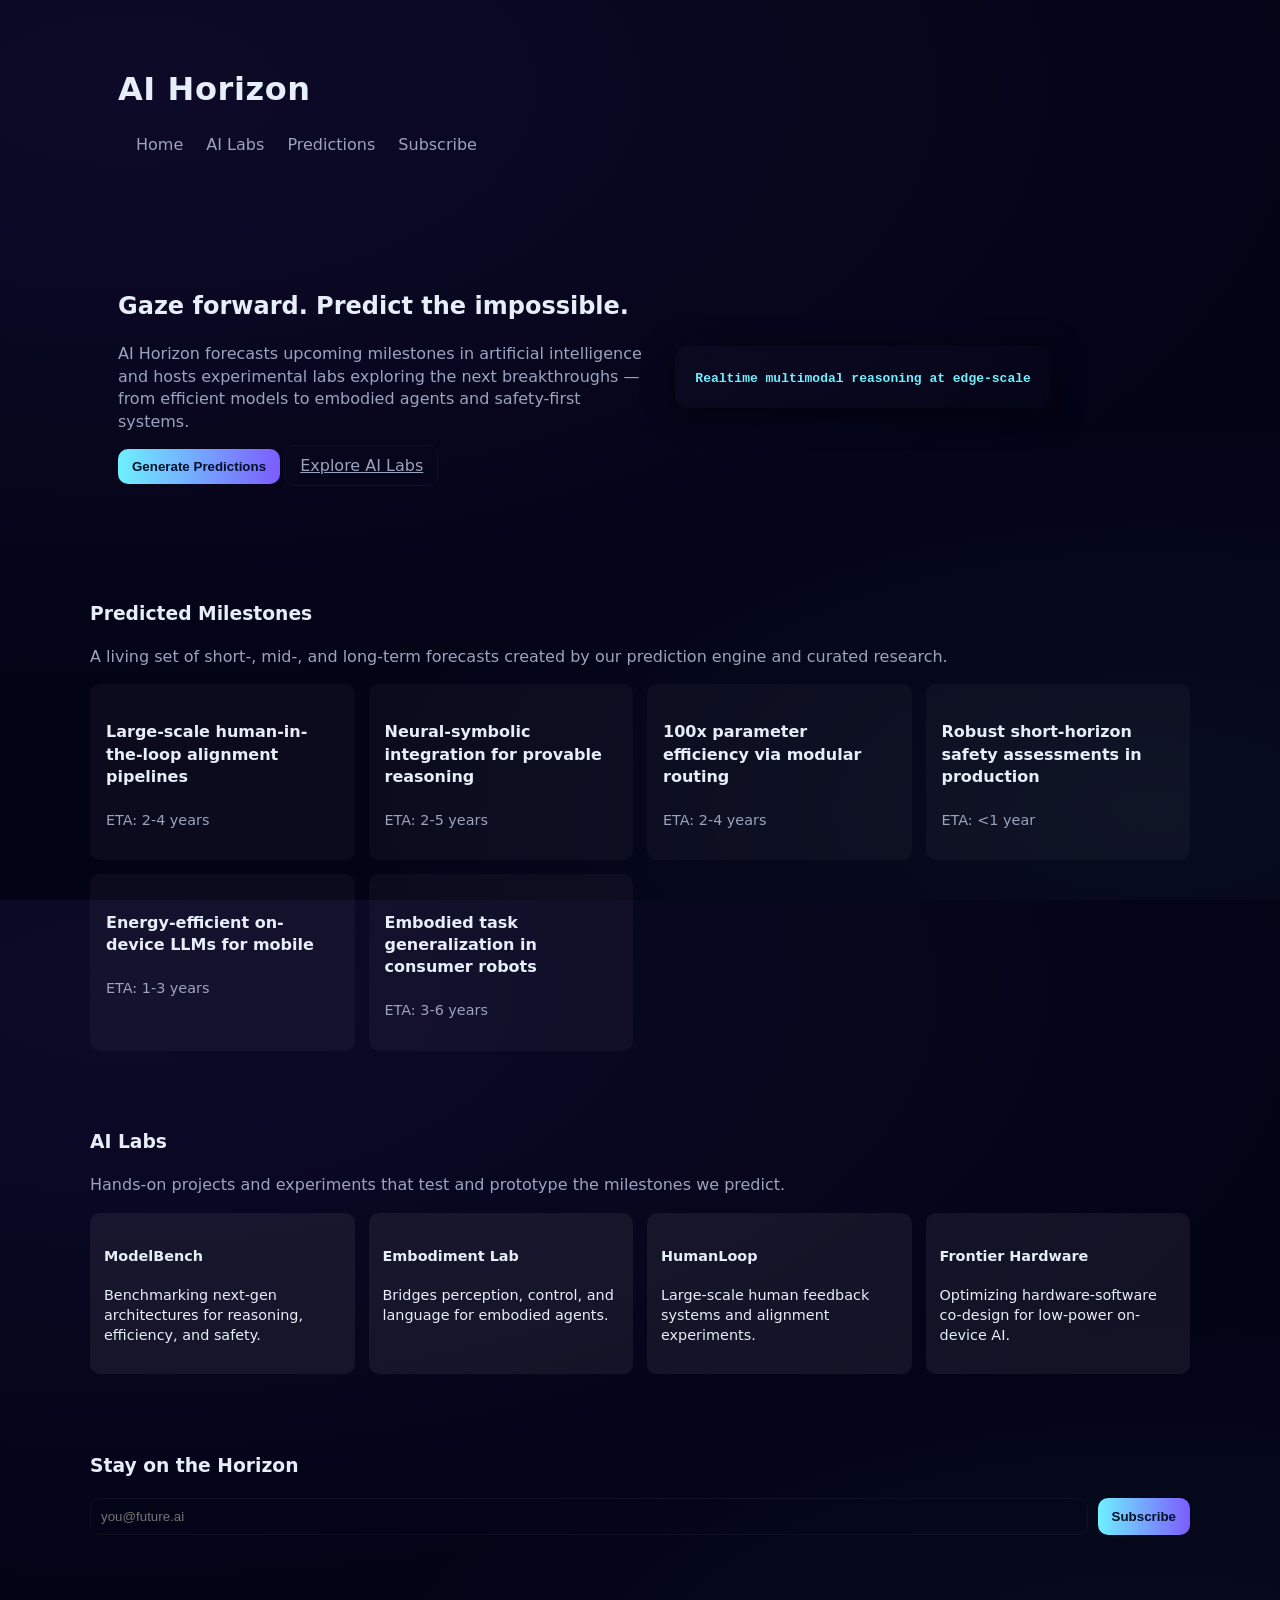
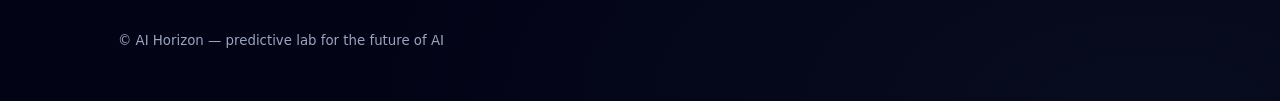
==== index.html @ b5863327 "feat(site): add AI Horizon static site" ====
<!doctype html>
<html lang="en">
<head>
  <meta charset="utf-8" />
  <meta name="viewport" content="width=device-width,initial-scale=1" />
  <title>AI Horizon — Predicting the Next Frontiers in AI</title>
  <link rel="stylesheet" href="styles.css" />
</head>
<body>
  <header class="site-header">
    <div class="container">
      <h1 class="logo">AI Horizon</h1>
      <nav class="nav">
        <a href="index.html">Home</a>
        <a href="labs.html">AI Labs</a>
        <a href="#predictions">Predictions</a>
        <a href="#subscribe">Subscribe</a>
      </nav>
    </div>
  </header>

  <main>
    <section class="hero">
      <div class="container hero-grid">
        <div>
          <h2>Gaze forward. Predict the impossible.</h2>
          <p class="lead">AI Horizon forecasts upcoming milestones in artificial intelligence and hosts experimental labs exploring the next breakthroughs — from efficient models to embodied agents and safety-first systems.</p>
          <div class="cta-row">
            <button id="generateBtn" class="btn primary">Generate Predictions</button>
            <a class="btn ghost" href="labs.html">Explore AI Labs</a>
          </div>
        </div>
        <div class="hero-card" aria-hidden="true">
          <div class="holo">
            <code id="samplePrediction">Realtime multimodal reasoning at edge-scale</code>
          </div>
        </div>
      </div>
    </section>

    <section id="predictions" class="predictions section container">
      <h3>Predicted Milestones</h3>
      <p class="muted">A living set of short-, mid-, and long-term forecasts created by our prediction engine and curated research.</p>
      <div id="predictionsGrid" class="grid">
        <!-- JS will populate cards -->
      </div>
    </section>

    <section id="labs" class="labs section container">
      <h3>AI Labs</h3>
      <p class="muted">Hands-on projects and experiments that test and prototype the milestones we predict.</p>
      <div class="grid small">
        <article class="lab-card">
          <h4>ModelBench</h4>
          <p>Benchmarking next-gen architectures for reasoning, efficiency, and safety.</p>
        </article>
        <article class="lab-card">
          <h4>Embodiment Lab</h4>
          <p>Bridges perception, control, and language for embodied agents.</p>
        </article>
        <article class="lab-card">
          <h4>HumanLoop</h4>
          <p>Large-scale human feedback systems and alignment experiments.</p>
        </article>
        <article class="lab-card">
          <h4>Frontier Hardware</h4>
          <p>Optimizing hardware-software co-design for low-power on-device AI.</p>
        </article>
      </div>
    </section>

    <section id="subscribe" class="subscribe section container">
      <h3>Stay on the Horizon</h3>
      <form id="subscribeForm" class="subscribe-form" autocomplete="off">
        <input id="email" type="email" placeholder="you@future.ai" required />
        <button class="btn primary" type="submit">Subscribe</button>
      </form>
      <p id="subMessage" class="muted small"></p>
    </section>
  </main>

  <footer class="site-footer">
    <div class="container">
      <small>© AI Horizon — predictive lab for the future of AI</small>
    </div>
  </footer>

  <script src="scripts/main.js"></script>
</body>
</html>
---- styles.css ----
:root{
  --bg:#030316;
  --glass: rgba(255,255,255,0.06);
  --accent:#6ef0ff;
  --accent-2:#7c5cff;
  --muted: #9aa4bf;
  --card: rgba(255,255,255,0.03);
  --radius: 12px;
  font-family: Inter, ui-sans-serif, system-ui, -apple-system, "Segoe UI", Roboto, "Helvetica Neue", Arial;
}

*{box-sizing:border-box}
html,body{height:100%}
body{
  margin:0;
  background: radial-gradient(1200px 600px at 10% 10%, rgba(124,92,255,0.08), transparent),
              radial-gradient(800px 400px at 90% 90%, rgba(110,240,255,0.04), transparent),
              var(--bg);
  color:#e6eef8;
  -webkit-font-smoothing:antialiased;
  -moz-osx-font-smoothing:grayscale;
  line-height:1.4;
}

.container{max-width:1100px;margin:0 auto;padding:28px}
.site-header{padding:18px 0}
.logo{font-weight:700;letter-spacing:0.6px}
.nav a{color:var(--muted);margin-left:18px;text-decoration:none}
.hero{padding:40px 0}
.hero-grid{display:flex;gap:28px;align-items:center}
.hero-card{background:linear-gradient(135deg, rgba(255,255,255,0.02), rgba(255,255,255,0.01));padding:20px;border-radius:var(--radius);min-width:320px;display:flex;align-items:center;justify-content:center;backdrop-filter: blur(6px);box-shadow:0 6px 30px rgba(0,0,0,0.6)}
.holo{font-family: ui-monospace, SFMono-Regular, Menlo, Monaco, "Roboto Mono"; color:var(--accent); font-weight:600}
.lead{color:var(--muted);max-width:52ch}
.btn{border:0;padding:10px 14px;border-radius:10px;cursor:pointer}
.btn.primary{background:linear-gradient(90deg,var(--accent),var(--accent-2));color:#041024;font-weight:700}
.btn.ghost{background:transparent;border:1px solid rgba(255,255,255,0.04);color:var(--muted)}
.section{padding:30px 0}
.grid{display:grid;grid-template-columns:repeat(auto-fit,minmax(220px,1fr));gap:14px;margin-top:16px}
.grid.small{grid-template-columns:repeat(auto-fit,minmax(160px,1fr))}
.pred-card{background:var(--card);padding:16px;border-radius:10px}
.lab-card{background:var(--glass);padding:14px;border-radius:10px}
.muted{color:var(--muted)}
.small{font-size:0.9rem}
.subscribe-form{display:flex;gap:10px}
.subscribe-form input{flex:1;padding:10px;border-radius:10px;border:1px solid rgba(255,255,255,0.04);background:transparent;color:inherit}
.site-footer{padding:22px 0;color:var(--muted)}
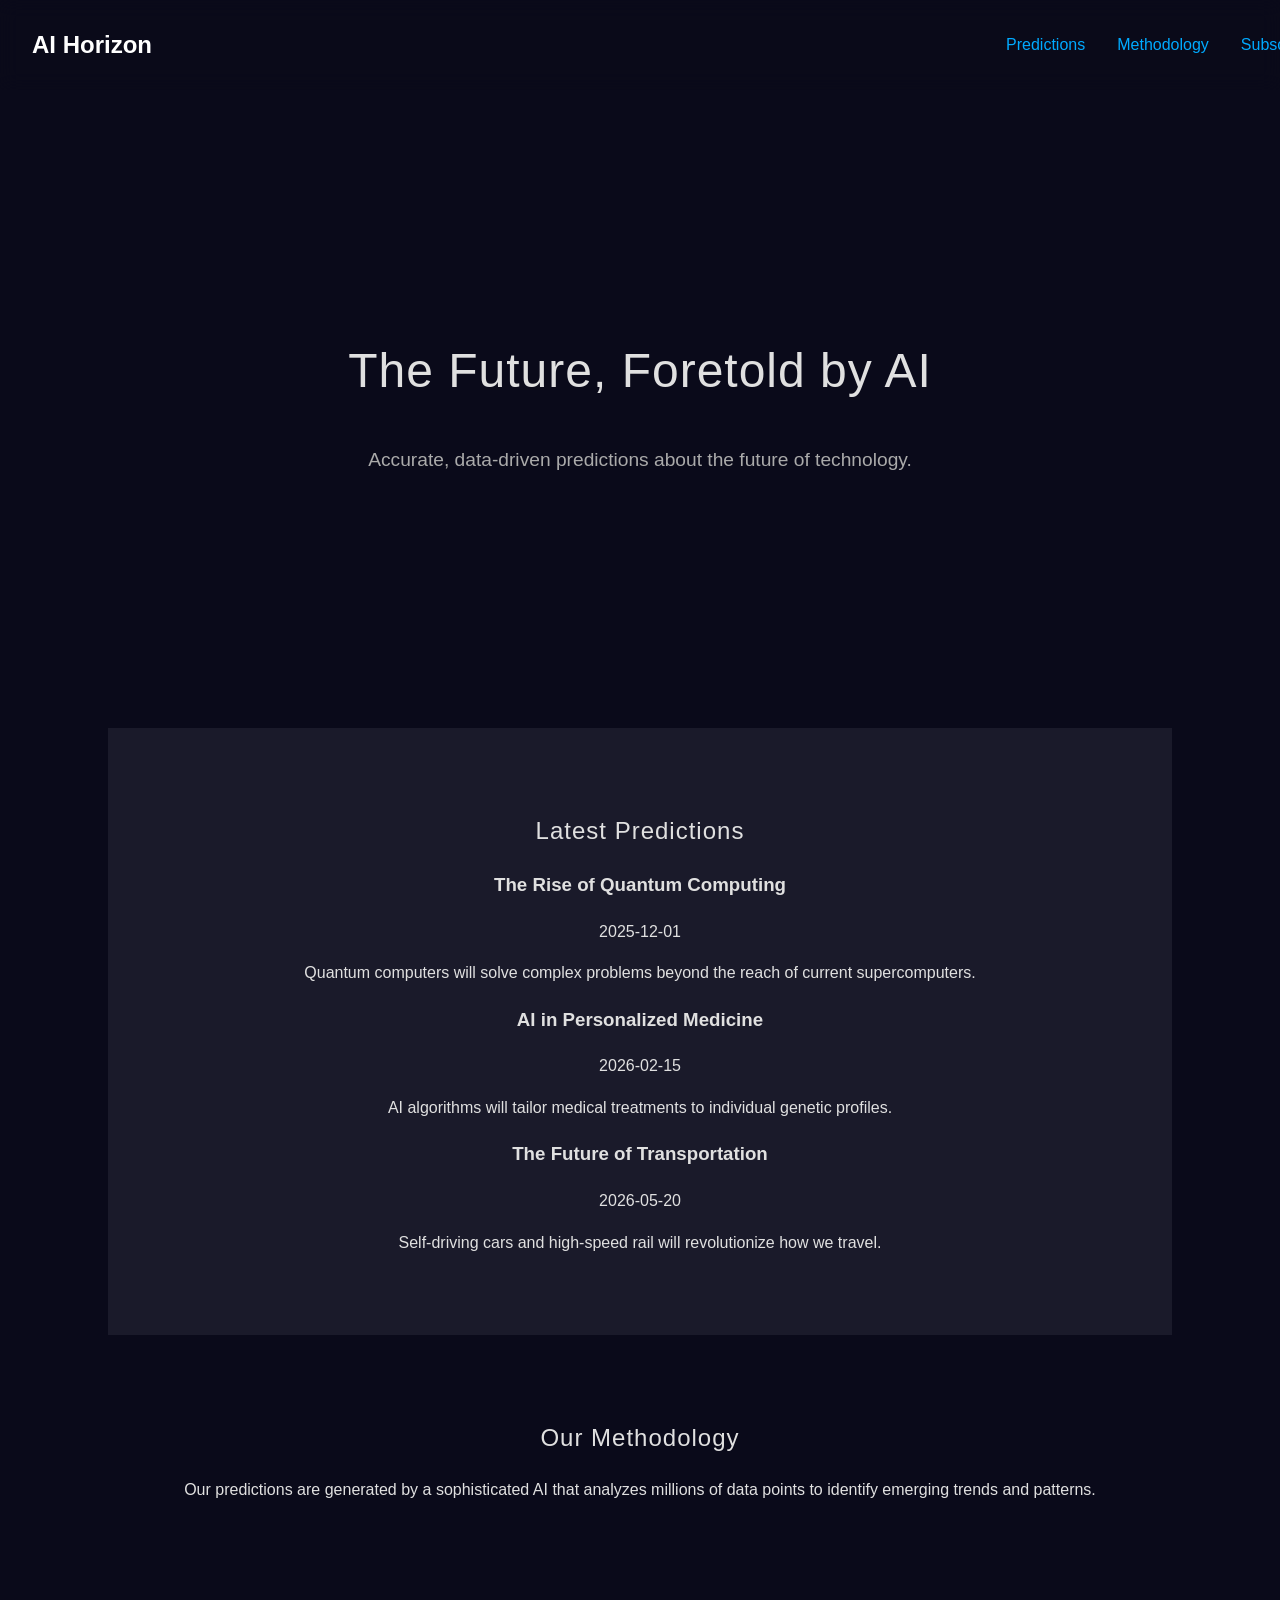
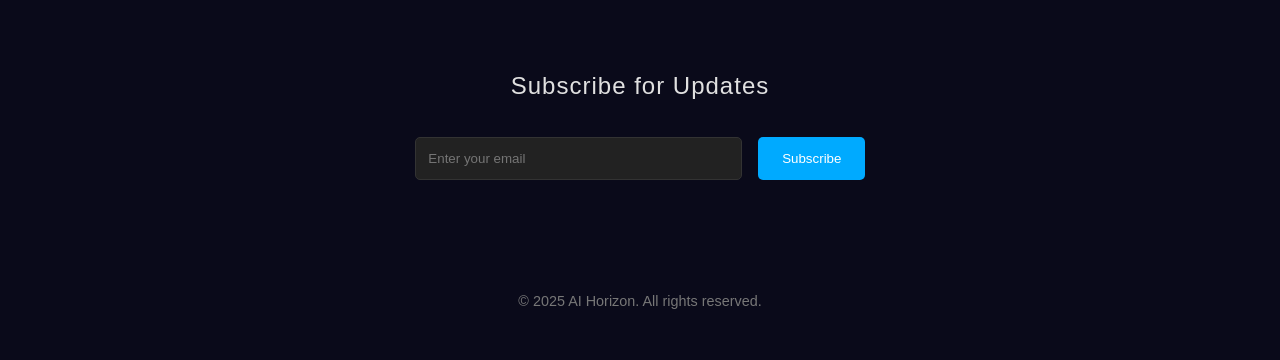
==== commit 6117886f: "feat: Create AI Horizon website This commit creates the initial version of the AI Horizon website.  " ====
--- a/index.html
+++ b/index.html
@@ -1,90 +1,57 @@
-<!doctype html>
+<!DOCTYPE html>
 <html lang="en">
 <head>
-  <meta charset="utf-8" />
-  <meta name="viewport" content="width=device-width,initial-scale=1" />
-  <title>AI Horizon — Predicting the Next Frontiers in AI</title>
-  <link rel="stylesheet" href="styles.css" />
+    <meta charset="UTF-8">
+    <meta name="viewport" content="width=device-width, initial-scale=1.0">
+    <title>AI Horizon</title>
+    <link rel="stylesheet" href="style.css">
 </head>
 <body>
-  <header class="site-header">
-    <div class="container">
-      <h1 class="logo">AI Horizon</h1>
-      <nav class="nav">
-        <a href="index.html">Home</a>
-        <a href="labs.html">AI Labs</a>
-        <a href="#predictions">Predictions</a>
-        <a href="#subscribe">Subscribe</a>
-      </nav>
-    </div>
-  </header>
+    <header>
+        <nav>
+            <div class="logo">AI Horizon</div>
+            <ul class="nav-links">
+                <li><a href="#predictions">Predictions</a></li>
+                <li><a href="#methodology">Methodology</a></li>
+                <li><a href="#subscribe">Subscribe</a></li>
+            </ul>
+            <div class="burger">
+                <div class="line1"></div>
+                <div class="line2"></div>
+                <div class="line3"></div>
+            </div>
+        </nav>
+    </header>
 
-  <main>
-    <section class="hero">
-      <div class="container hero-grid">
-        <div>
-          <h2>Gaze forward. Predict the impossible.</h2>
-          <p class="lead">AI Horizon forecasts upcoming milestones in artificial intelligence and hosts experimental labs exploring the next breakthroughs — from efficient models to embodied agents and safety-first systems.</p>
-          <div class="cta-row">
-            <button id="generateBtn" class="btn primary">Generate Predictions</button>
-            <a class="btn ghost" href="labs.html">Explore AI Labs</a>
-          </div>
-        </div>
-        <div class="hero-card" aria-hidden="true">
-          <div class="holo">
-            <code id="samplePrediction">Realtime multimodal reasoning at edge-scale</code>
-          </div>
-        </div>
-      </div>
-    </section>
+    <main>
+        <section class="hero">
+            <h1>The Future, Foretold by AI</h1>
+            <p>Accurate, data-driven predictions about the future of technology.</p>
+        </section>
 
-    <section id="predictions" class="predictions section container">
-      <h3>Predicted Milestones</h3>
-      <p class="muted">A living set of short-, mid-, and long-term forecasts created by our prediction engine and curated research.</p>
-      <div id="predictionsGrid" class="grid">
-        <!-- JS will populate cards -->
-      </div>
-    </section>
+        <section id="predictions">
+            <h2>Latest Predictions</h2>
+            <!-- Predictions will be dynamically loaded here -->
+        </section>
 
-    <section id="labs" class="labs section container">
-      <h3>AI Labs</h3>
-      <p class="muted">Hands-on projects and experiments that test and prototype the milestones we predict.</p>
-      <div class="grid small">
-        <article class="lab-card">
-          <h4>ModelBench</h4>
-          <p>Benchmarking next-gen architectures for reasoning, efficiency, and safety.</p>
-        </article>
-        <article class="lab-card">
-          <h4>Embodiment Lab</h4>
-          <p>Bridges perception, control, and language for embodied agents.</p>
-        </article>
-        <article class="lab-card">
-          <h4>HumanLoop</h4>
-          <p>Large-scale human feedback systems and alignment experiments.</p>
-        </article>
-        <article class="lab-card">
-          <h4>Frontier Hardware</h4>
-          <p>Optimizing hardware-software co-design for low-power on-device AI.</p>
-        </article>
-      </div>
-    </section>
+        <section id="methodology">
+            <h2>Our Methodology</h2>
+            <p>Our predictions are generated by a sophisticated AI that analyzes millions of data points to identify emerging trends and patterns.</p>
+        </section>
 
-    <section id="subscribe" class="subscribe section container">
-      <h3>Stay on the Horizon</h3>
-      <form id="subscribeForm" class="subscribe-form" autocomplete="off">
-        <input id="email" type="email" placeholder="you@future.ai" required />
-        <button class="btn primary" type="submit">Subscribe</button>
-      </form>
-      <p id="subMessage" class="muted small"></p>
-    </section>
-  </main>
+        <section id="subscribe">
+            <h2>Subscribe for Updates</h2>
+            <form>
+                <input type="email" placeholder="Enter your email">
+                <button type="submit">Subscribe</button>
+            </form>
+        </section>
+    </main>
 
-  <footer class="site-footer">
-    <div class="container">
-      <small>© AI Horizon — predictive lab for the future of AI</small>
-    </div>
-  </footer>
+    <footer>
+        <p>&copy; 2025 AI Horizon. All rights reserved.</p>
+    </footer>
 
-  <script src="scripts/main.js"></script>
+    <script src="script.js"></script>
 </body>
 </html>
--- a/style.css
+++ b/style.css
@@ -0,0 +1,208 @@
+/* General Styles */
+body {
+    font-family: 'Segoe UI', Tahoma, Geneva, Verdana, sans-serif;
+    margin: 0;
+    background-color: #0a0a1a;
+    color: #e0e0e0;
+    line-height: 1.6;
+}
+
+h1, h2 {
+    font-weight: 300;
+    letter-spacing: 1px;
+}
+
+a {
+    color: #00aaff;
+    text-decoration: none;
+}
+
+/* Header */
+header {
+    background-color: rgba(10, 10, 26, 0.8);
+    padding: 1rem 2rem;
+    position: fixed;
+    width: 100%;
+    top: 0;
+    z-index: 1000;
+    backdrop-filter: blur(10px);
+}
+
+nav {
+    display: flex;
+    justify-content: space-between;
+    align-items: center;
+}
+
+.logo {
+    font-size: 1.5rem;
+    font-weight: bold;
+    color: #fff;
+}
+
+nav ul {
+    list-style: none;
+    display: flex;
+    gap: 2rem;
+}
+
+nav a {
+    transition: color 0.3s ease;
+}
+
+nav a:hover {
+    color: #fff;
+}
+
+.burger div {
+    width: 25px;
+    height: 3px;
+    background-color: white;
+    margin: 5px;
+    transition: all 0.3s ease;
+}
+
+.burger {
+    display: none;
+}
+
+/* Main Content */
+main {
+    padding-top: 60px; /* Offset for fixed header */
+}
+
+section {
+    padding: 4rem 2rem;
+    max-width: 1000px;
+    margin: 0 auto;
+    text-align: center;
+}
+
+/* Hero Section */
+.hero {
+    min-height: 60vh;
+    display: flex;
+    flex-direction: column;
+    justify-content: center;
+    align-items: center;
+    text-align: center;
+}
+
+.hero h1 {
+    font-size: 3rem;
+    margin-bottom: 1rem;
+}
+
+.hero p {
+    font-size: 1.2rem;
+    color: #aaa;
+}
+
+/* Predictions Section */
+#predictions {
+    background-color: #1a1a2a;
+}
+
+/* Subscription Form */
+#subscribe form {
+    display: flex;
+    justify-content: center;
+    gap: 1rem;
+    margin-top: 2rem;
+}
+
+#subscribe input[type="email"] {
+    padding: 0.8rem;
+    width: 300px;
+    border: 1px solid #333;
+    background-color: #222;
+    color: #fff;
+    border-radius: 5px;
+}
+
+#subscribe button {
+    padding: 0.8rem 1.5rem;
+    border: none;
+    background-color: #00aaff;
+    color: #fff;
+    cursor: pointer;
+    border-radius: 5px;
+    transition: background-color 0.3s ease;
+}
+
+#subscribe button:hover {
+    background-color: #0088cc;
+}
+
+/* Footer */
+footer {
+    text-align: center;
+    padding: 2rem;
+    font-size: 0.9rem;
+    color: #777;
+}
+
+/* Responsive Design */
+@media (max-width: 768px) {
+    .nav-links {
+        position: absolute;
+        right: 0px;
+        height: 92vh;
+        top: 8vh;
+        background-color: #0a0a1a;
+        display: flex;
+        flex-direction: column;
+        align-items: center;
+        width: 50%;
+        transform: translateX(100%);
+        transition: transform 0.5s ease-in;
+    }
+
+    .nav-links li {
+        opacity: 0;
+    }
+
+    .burger {
+        display: block;
+        cursor: pointer;
+    }
+
+    .nav-active {
+        transform: translateX(0%);
+    }
+
+    @keyframes navLinkFade {
+        from {
+            opacity: 0;
+            transform: translateX(50px);
+        }
+        to {
+            opacity: 1;
+            transform: translateX(0px);
+        }
+    }
+
+    .toggle .line1 {
+        transform: rotate(-45deg) translate(-5px, 6px);
+    }
+
+    .toggle .line2 {
+        opacity: 0;
+    }
+
+    .toggle .line3 {
+        transform: rotate(45deg) translate(-5px, -6px);
+    }
+    .hero h1 {
+        font-size: 2.5rem;
+    }
+
+    #subscribe form {
+        flex-direction: column;
+        align-items: center;
+    }
+
+    #subscribe input[type="email"] {
+        width: 80%;
+    }
+}
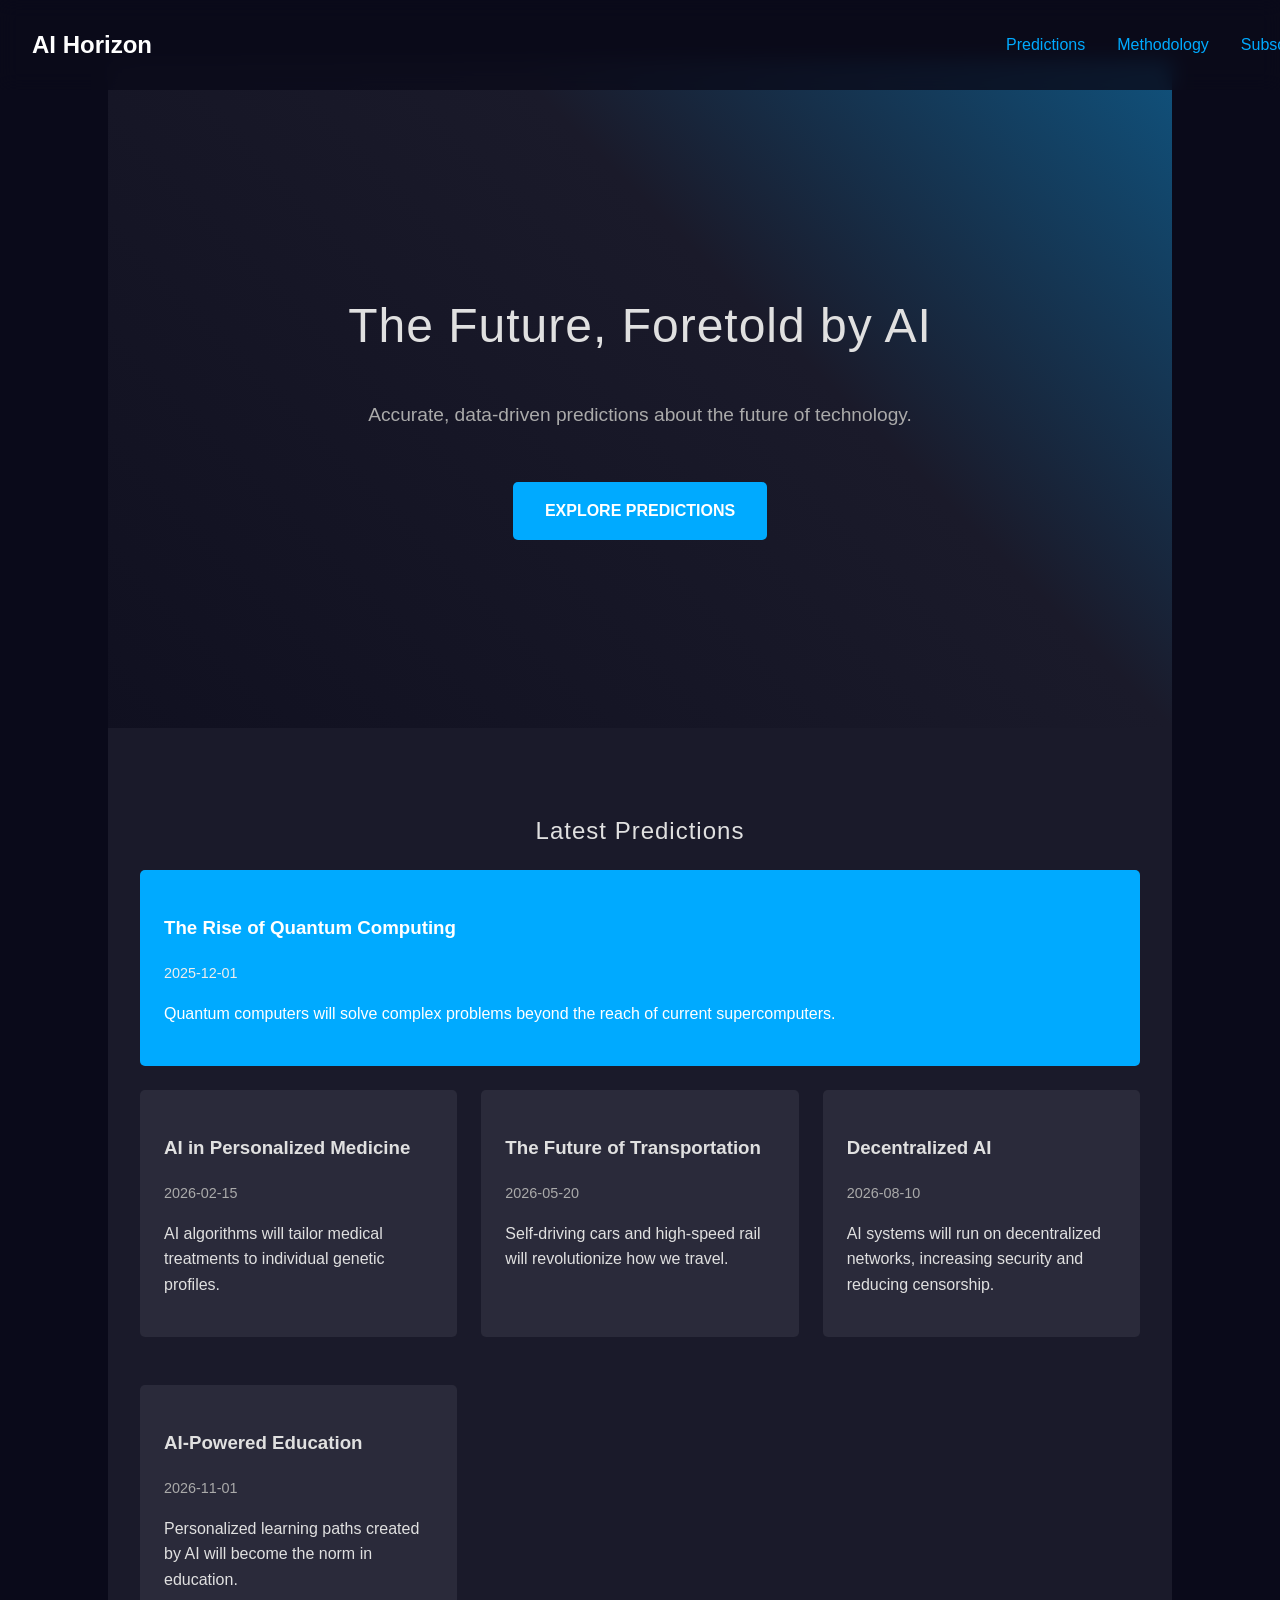
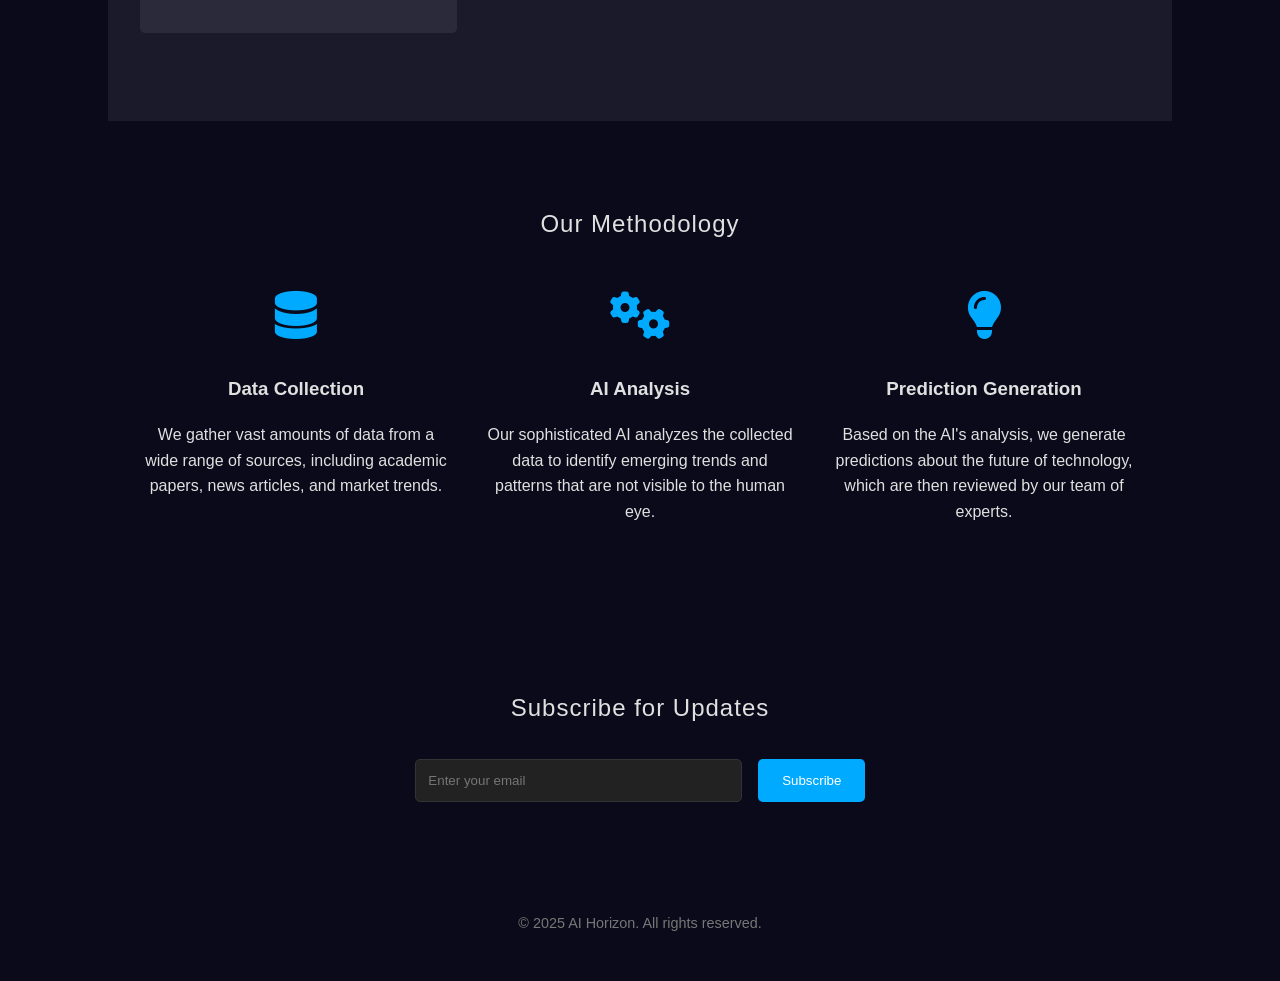
==== commit 5af0f025: "feat: Enhance AI Horizon website This commit enhances the AI Horizon website with a more dynamic and" ====
--- a/index.html
+++ b/index.html
@@ -5,6 +5,7 @@
     <meta name="viewport" content="width=device-width, initial-scale=1.0">
     <title>AI Horizon</title>
     <link rel="stylesheet" href="style.css">
+    <link rel="stylesheet" href="https://cdnjs.cloudflare.com/ajax/libs/font-awesome/6.5.1/css/all.min.css">
 </head>
 <body>
     <header>
@@ -27,6 +28,7 @@
         <section class="hero">
             <h1>The Future, Foretold by AI</h1>
             <p>Accurate, data-driven predictions about the future of technology.</p>
+            <a href="#predictions" class="cta-button">Explore Predictions</a>
         </section>
 
         <section id="predictions">
@@ -36,7 +38,23 @@
 
         <section id="methodology">
             <h2>Our Methodology</h2>
-            <p>Our predictions are generated by a sophisticated AI that analyzes millions of data points to identify emerging trends and patterns.</p>
+            <div class="methodology-grid">
+                <div class="methodology-item">
+                    <i class="fas fa-database"></i>
+                    <h3>Data Collection</h3>
+                    <p>We gather vast amounts of data from a wide range of sources, including academic papers, news articles, and market trends.</p>
+                </div>
+                <div class="methodology-item">
+                    <i class="fas fa-cogs"></i>
+                    <h3>AI Analysis</h3>
+                    <p>Our sophisticated AI analyzes the collected data to identify emerging trends and patterns that are not visible to the human eye.</p>
+                </div>
+                <div class="methodology-item">
+                    <i class="fas fa-lightbulb"></i>
+                    <h3>Prediction Generation</h3>
+                    <p>Based on the AI's analysis, we generate predictions about the future of technology, which are then reviewed by our team of experts.</p>
+                </div>
+            </div>
         </section>
 
         <section id="subscribe">
--- a/style.css
+++ b/style.css
@@ -86,6 +86,36 @@
     justify-content: center;
     align-items: center;
     text-align: center;
+    background: linear-gradient(45deg, #0a0a1a, #1a1a2a, #00aaff);
+    background-size: 200% 200%;
+    animation: gradient 15s ease infinite;
+}
+
+@keyframes gradient {
+    0% {
+        background-position: 0% 50%;
+    }
+    50% {
+        background-position: 100% 50%;
+    }
+    100% {
+        background-position: 0% 50%;
+    }
+}
+
+.hero .cta-button {
+    background-color: #00aaff;
+    color: #fff;
+    padding: 1rem 2rem;
+    border-radius: 5px;
+    margin-top: 2rem;
+    font-weight: bold;
+    text-transform: uppercase;
+    transition: transform 0.3s ease;
+}
+
+.hero .cta-button:hover {
+    transform: scale(1.1);
 }
 
 .hero h1 {
@@ -101,6 +131,60 @@
 /* Predictions Section */
 #predictions {
     background-color: #1a1a2a;
+}
+
+.prediction {
+    background-color: #2a2a3a;
+    padding: 1.5rem;
+    border-radius: 5px;
+    margin-bottom: 1.5rem;
+    text-align: left;
+    transition: transform 0.3s ease;
+}
+
+.prediction:hover {
+    transform: translateY(-5px);
+}
+
+.prediction.featured {
+    background-color: #00aaff;
+    color: #fff;
+}
+
+.prediction.featured .date {
+    color: #eee;
+}
+
+.prediction .date {
+    font-size: 0.9rem;
+    color: #aaa;
+    margin-bottom: 1rem;
+}
+
+.predictions-grid {
+    display: grid;
+    grid-template-columns: repeat(auto-fit, minmax(300px, 1fr));
+    gap: 1.5rem;
+}
+
+/* Methodology Section */
+.methodology-grid {
+    display: grid;
+    grid-template-columns: repeat(auto-fit, minmax(250px, 1fr));
+    gap: 2rem;
+    margin-top: 3rem;
+    text-align: center;
+}
+
+.methodology-item i {
+    font-size: 3rem;
+    color: #00aaff;
+    margin-bottom: 1rem;
+    transition: transform 0.3s ease;
+}
+
+.methodology-item:hover i {
+    transform: scale(1.2);
 }
 
 /* Subscription Form */
